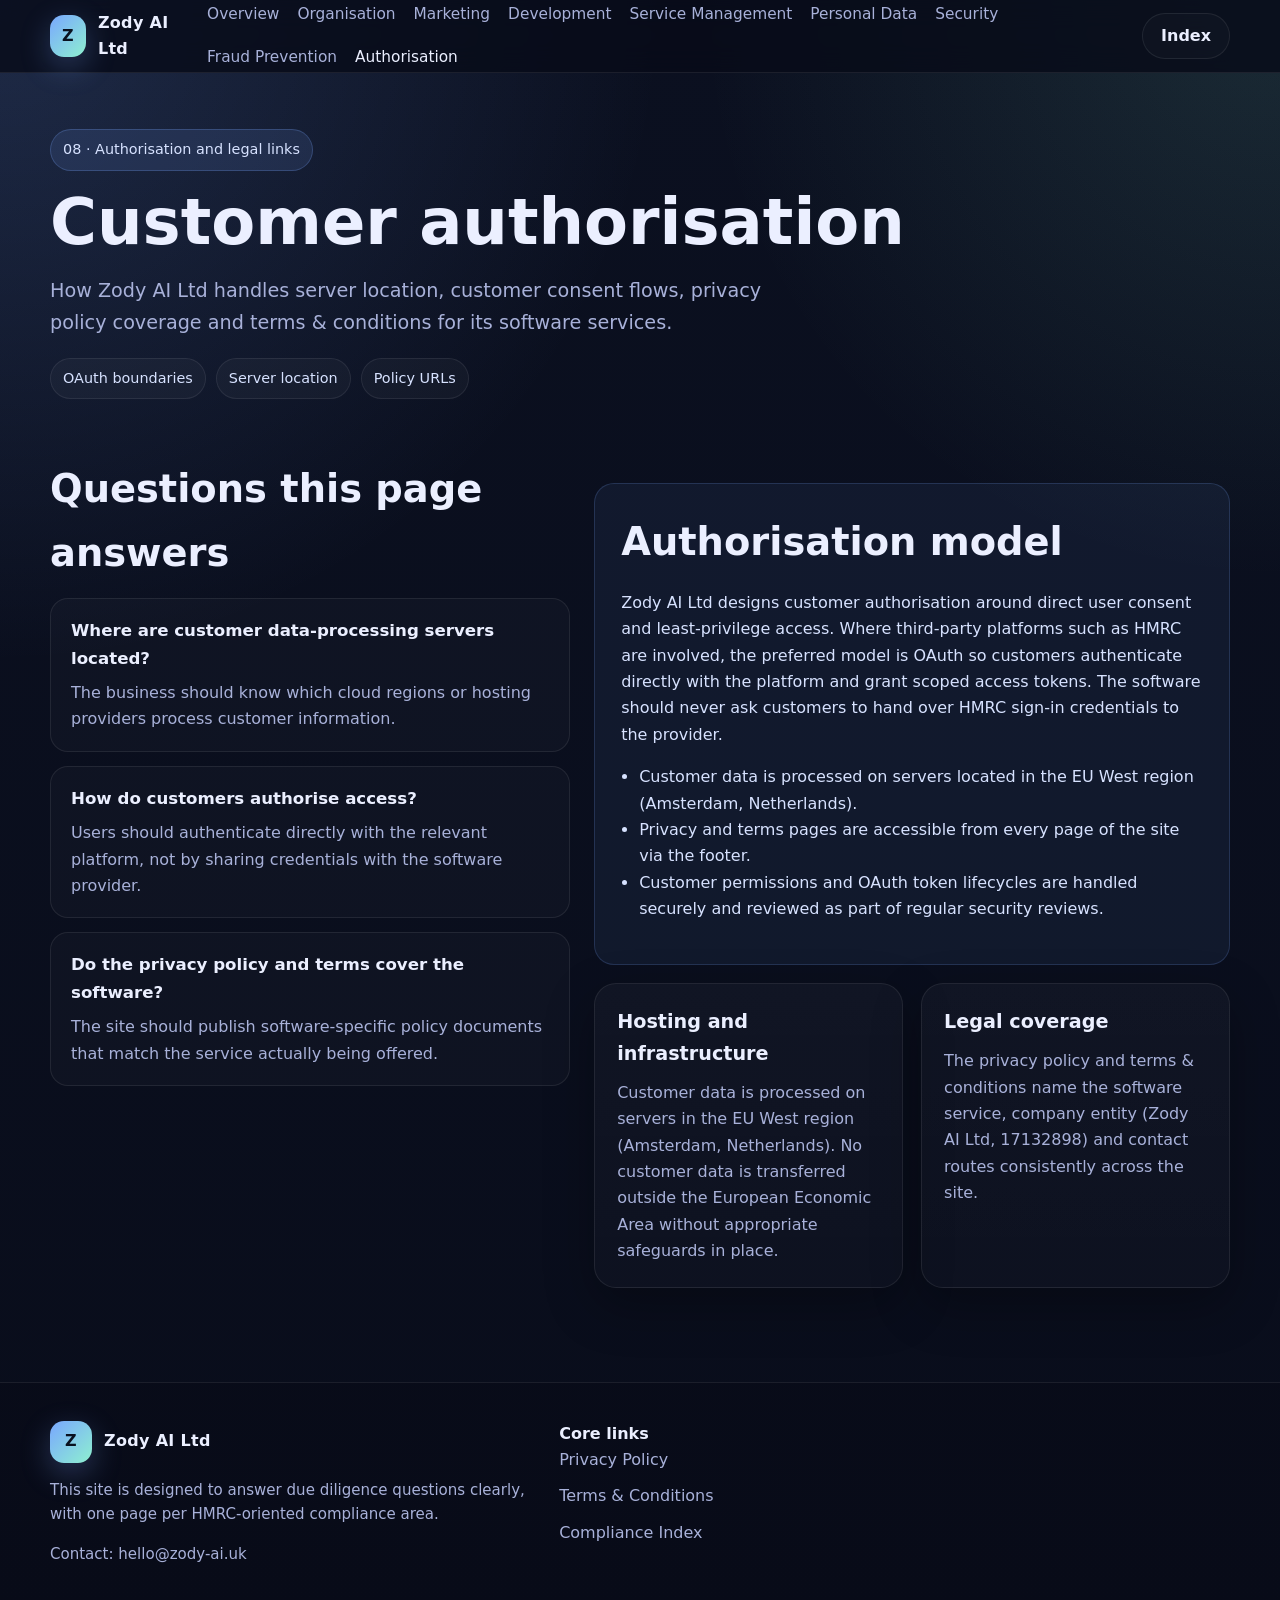
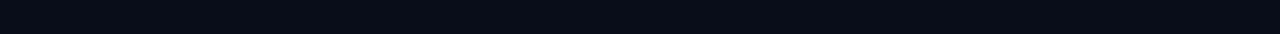
==== pages/authorisation.html @ 52c7cdf2 "inital changes" ====
<!doctype html>
<html lang="en">
<head>
  <meta charset="utf-8">
  <meta name="viewport" content="width=device-width, initial-scale=1">
  <title>Customer authorisation · Zody AI Ltd</title>
  <meta name="description" content="How Zody AI Ltd handles server location, customer consent flows, privacy policy coverage and terms &amp; conditions for its software services.">
  <link rel="stylesheet" href="../assets/css/styles.css">
</head>
<body>
  <header class="topbar">
    <div class="container nav">
      <a class="brand" href="../index.html"><div class="logo">Z</div><span>Zody AI Ltd</span></a>
      <nav class="navlinks"><a data-nav href="../index.html">Overview</a>
<a data-nav href="organisation.html">Organisation</a>
<a data-nav href="marketing.html">Marketing</a>
<a data-nav href="development.html">Development</a>
<a data-nav href="service-management.html">Service Management</a>
<a data-nav href="personal-data.html">Personal Data</a>
<a data-nav href="security.html">Security</a>
<a data-nav href="fraud-prevention.html">Fraud Prevention</a>
<a data-nav href="authorisation.html">Authorisation</a></nav>
      <a class="button secondary" href="compliance-index.html">Index</a>
    </div>
  </header>
  <main>
    <section class="page-hero">
      <div class="container">
        <span class="kicker">08 · Authorisation and legal links</span>
        <h1>Customer authorisation</h1>
        <p class="lead">How Zody AI Ltd handles server location, customer consent flows, privacy policy coverage and terms &amp; conditions for its software services.</p>
        <div class="page-meta"><span class="tag">OAuth boundaries</span><span class="tag">Server location</span><span class="tag">Policy URLs</span></div>
      </div>
    </section>
    <section class="section">
      <div class="container split">
        <div>
          <h2>Questions this page answers</h2>
          <div class="question-list"><div class="question"><h3>Where are customer data-processing servers located?</h3><p>The business should know which cloud regions or hosting providers process customer information.</p></div><div class="question"><h3>How do customers authorise access?</h3><p>Users should authenticate directly with the relevant platform, not by sharing credentials with the software provider.</p></div><div class="question"><h3>Do the privacy policy and terms cover the software?</h3><p>The site should publish software-specific policy documents that match the service actually being offered.</p></div></div>
        </div>
        <div>
          <div class="answer-block">
            <h2>Authorisation model</h2>
<p>Zody AI Ltd designs customer authorisation around direct user consent and least-privilege access. Where third-party platforms such as HMRC are involved, the preferred model is OAuth so customers authenticate directly with the platform and grant scoped access tokens. The software should never ask customers to hand over HMRC sign-in credentials to the provider.</p>
<ul>
  <li>Customer data is processed on servers located in the EU West region (Amsterdam, Netherlands).</li>
  <li>Privacy and terms pages are accessible from every page of the site via the footer.</li>
  <li>Customer permissions and OAuth token lifecycles are handled securely and reviewed as part of regular security reviews.</li>
</ul>
          </div>
          <div class="detail-grid" style="margin-top:18px;">
      <div class="panel card"><h3>Hosting and infrastructure</h3><p>Customer data is processed on servers in the EU West region (Amsterdam, Netherlands). No customer data is transferred outside the European Economic Area without appropriate safeguards in place.</p></div>
      <div class="panel card"><h3>Legal coverage</h3><p>The privacy policy and terms &amp; conditions name the software service, company entity (Zody AI Ltd, 17132898) and contact routes consistently across the site.</p></div>
    </div>
        </div>
      </div>
    </section>
  </main>
  <footer class="footer">
  <div class="container footer-grid">
    <div>
      <div class="brand"><div class="logo">Z</div><span>Zody AI Ltd</span></div>
      <p class="small">This site is designed to answer due diligence questions clearly, with one page per HMRC-oriented compliance area.</p>
      <p class="small">Contact: hello@zody-ai.uk</p>
    </div>
    <div>
      <strong>Core links</strong>
      <ul>
        <li><a href="privacy.html">Privacy Policy</a></li>
        <li><a href="terms.html">Terms &amp; Conditions</a></li>
        <li><a href="compliance-index.html">Compliance Index</a></li>
      </ul>
    </div>
  </div>
</footer>
  <script src="../assets/js/site.js"></script>
</body>
</html>
---- assets/css/styles.css ----
:root {
  --bg: #0b1020;
  --panel: #121933;
  --panel-2: #0f1530;
  --text: #ebefff;
  --muted: #a8b1d9;
  --line: rgba(255,255,255,0.08);
  --brand: #79a7ff;
  --brand-2: #8ef0d0;
  --accent: #d7e2ff;
  --shadow: 0 18px 50px rgba(0,0,0,0.28);
  --radius: 22px;
  --max: 1180px;
}
* { box-sizing: border-box; }
html { scroll-behavior: smooth; }
body {
  margin: 0;
  font-family: Inter, ui-sans-serif, system-ui, -apple-system, BlinkMacSystemFont, "Segoe UI", sans-serif;
  color: var(--text);
  background:
    radial-gradient(circle at top left, rgba(121,167,255,0.18), transparent 32%),
    radial-gradient(circle at top right, rgba(142,240,208,0.12), transparent 28%),
    linear-gradient(180deg, #0b1020 0%, #090d1b 100%);
  line-height: 1.65;
}
a { color: inherit; text-decoration: none; }
img { max-width: 100%; display: block; }
.container { width: min(calc(100% - 32px), var(--max)); margin: 0 auto; }
.topbar {
  position: sticky; top: 0; z-index: 50;
  backdrop-filter: blur(14px);
  background: rgba(8, 12, 25, 0.82);
  border-bottom: 1px solid var(--line);
}
.nav {
  display: flex; align-items: center; justify-content: space-between;
  min-height: 72px; gap: 18px;
}
.brand {
  display: flex; align-items: center; gap: 12px; font-weight: 700; letter-spacing: 0.02em;
}
.logo {
  width: 42px; height: 42px; border-radius: 14px;
  background: linear-gradient(135deg, var(--brand), var(--brand-2));
  display: grid; place-items: center; color: #09111f; font-weight: 800;
  box-shadow: 0 10px 30px rgba(121,167,255,0.28);
}
.navlinks {
  display: flex; align-items: center; gap: 18px; flex-wrap: wrap;
}
.navlinks a { color: var(--muted); font-size: 0.96rem; }
.navlinks a:hover, .navlinks a.active { color: var(--text); }
.button {
  display: inline-flex; align-items: center; justify-content: center; gap: 10px;
  min-height: 46px; padding: 0 18px; border-radius: 999px; border: 1px solid transparent;
  background: linear-gradient(135deg, var(--brand), #95b8ff);
  color: #081121; font-weight: 700; box-shadow: var(--shadow);
}
.button.secondary {
  background: rgba(255,255,255,0.02);
  border-color: var(--line); color: var(--text); box-shadow: none;
}
.hero { padding: 76px 0 38px; }
.hero-grid {
  display: grid; grid-template-columns: 1.3fr 0.9fr; gap: 28px; align-items: stretch;
}
.kicker {
  display: inline-flex; align-items: center; gap: 8px;
  padding: 8px 12px; border-radius: 999px;
  background: rgba(121,167,255,0.12); color: var(--accent); font-size: 0.9rem;
  border: 1px solid rgba(121,167,255,0.24);
}
.hero h1, .page-hero h1 {
  font-size: clamp(2.4rem, 5vw, 4.4rem);
  line-height: 1.05; margin: 18px 0 16px;
}
.hero p.lead, .page-hero p.lead {
  font-size: clamp(1.05rem, 2vw, 1.2rem); color: var(--muted); max-width: 760px;
}
.panel, .card {
  background: linear-gradient(180deg, rgba(255,255,255,0.03), rgba(255,255,255,0.018));
  border: 1px solid var(--line);
  border-radius: var(--radius); box-shadow: var(--shadow);
}
.hero-card {
  padding: 28px; display: flex; flex-direction: column; gap: 18px; justify-content: space-between;
}
.metric-grid { display: grid; grid-template-columns: repeat(2, 1fr); gap: 14px; }
.metric {
  padding: 18px; border-radius: 18px; background: rgba(255,255,255,0.02); border: 1px solid var(--line);
}
.metric strong { display: block; font-size: 1.55rem; margin-bottom: 6px; }
.section { padding: 38px 0; }
.section h2 { font-size: clamp(1.8rem, 3vw, 2.8rem); margin: 0 0 14px; }
.section-intro { color: var(--muted); max-width: 820px; margin-bottom: 24px; }
.grid {
  display: grid; gap: 18px;
}
.grid-3 { grid-template-columns: repeat(3, 1fr); }
.grid-2 { grid-template-columns: repeat(2, 1fr); }
.card {
  padding: 22px;
}
.card h3 { margin: 0 0 10px; font-size: 1.2rem; }
.card p { margin: 0; color: var(--muted); }
.card ul { margin: 10px 0 0 18px; color: var(--muted); padding: 0; }
.card li + li { margin-top: 8px; }
.icon-badge {
  width: 44px; height: 44px; border-radius: 14px; margin-bottom: 16px;
  display: grid; place-items: center; background: rgba(121,167,255,0.14); color: var(--brand);
  border: 1px solid rgba(121,167,255,0.18); font-weight: 800;
}
.split {
  display: grid; grid-template-columns: 0.9fr 1.1fr; gap: 24px; align-items: start;
}
.checklist { margin: 0; padding-left: 18px; }
.checklist li + li { margin-top: 8px; }
.callout {
  padding: 22px; border-radius: 20px; border: 1px solid rgba(142,240,208,0.22);
  background: linear-gradient(180deg, rgba(142,240,208,0.08), rgba(121,167,255,0.05));
}
.callout strong { display: block; margin-bottom: 8px; }
.page-hero { padding: 56px 0 20px; }
.page-meta {
  display: flex; flex-wrap: wrap; gap: 10px; margin-top: 18px;
}
.tag {
  display: inline-flex; align-items: center; gap: 8px;
  padding: 8px 12px; border-radius: 999px; color: var(--accent);
  background: rgba(255,255,255,0.03); border: 1px solid var(--line); font-size: 0.9rem;
}
.question-list {
  display: grid; gap: 14px;
}
.question {
  padding: 18px 20px; border-radius: 18px; background: rgba(255,255,255,0.025); border: 1px solid var(--line);
}
.question h3 { margin: 0 0 8px; font-size: 1.04rem; }
.question p { margin: 0; color: var(--muted); }
.answer-block {
  margin-top: 26px; padding: 26px; border-radius: 20px; background: rgba(121,167,255,0.07); border: 1px solid rgba(121,167,255,0.18);
}
.answer-block h2 { margin-top: 0; }
.answer-block p, .answer-block li { color: var(--accent); }
.answer-block ul { padding-left: 18px; }
.detail-grid { display: grid; grid-template-columns: 1fr 1fr; gap: 18px; }
.footer {
  margin-top: 56px; padding: 38px 0 52px; border-top: 1px solid var(--line);
  background: rgba(0,0,0,0.12);
}
.footer-grid { display: grid; grid-template-columns: 1.2fr 0.8fr 0.8fr; gap: 24px; }
.footer p, .footer li, .footer a { color: var(--muted); }
.footer ul { list-style: none; padding: 0; margin: 0; }
.footer li + li { margin-top: 10px; }
.small { font-size: 0.94rem; }
.table-like {
  display: grid; gap: 10px; margin-top: 16px;
}
.row {
  display: grid; grid-template-columns: 220px 1fr; gap: 14px; padding: 14px 0; border-top: 1px solid var(--line);
}
.row:first-child { border-top: none; padding-top: 0; }
.row strong { color: var(--accent); }
.codeish {
  font-family: ui-monospace, SFMono-Regular, Menlo, Consolas, monospace;
  font-size: 0.95rem; color: var(--accent);
}
.notice {
  padding: 14px 16px; border-radius: 16px; background: rgba(255,255,255,0.03); border: 1px dashed rgba(255,255,255,0.12);
  color: var(--muted); font-size: 0.95rem;
}
@media (max-width: 980px) {
  .hero-grid, .split, .detail-grid, .footer-grid, .grid-3, .grid-2, .row {
    grid-template-columns: 1fr;
  }
  .nav { padding: 10px 0; }
}
@media (max-width: 720px) {
  .navlinks { display: none; }
  .hero { padding-top: 54px; }
  .hero-card, .card, .question, .answer-block { padding: 20px; }
  .metric-grid { grid-template-columns: 1fr; }
}
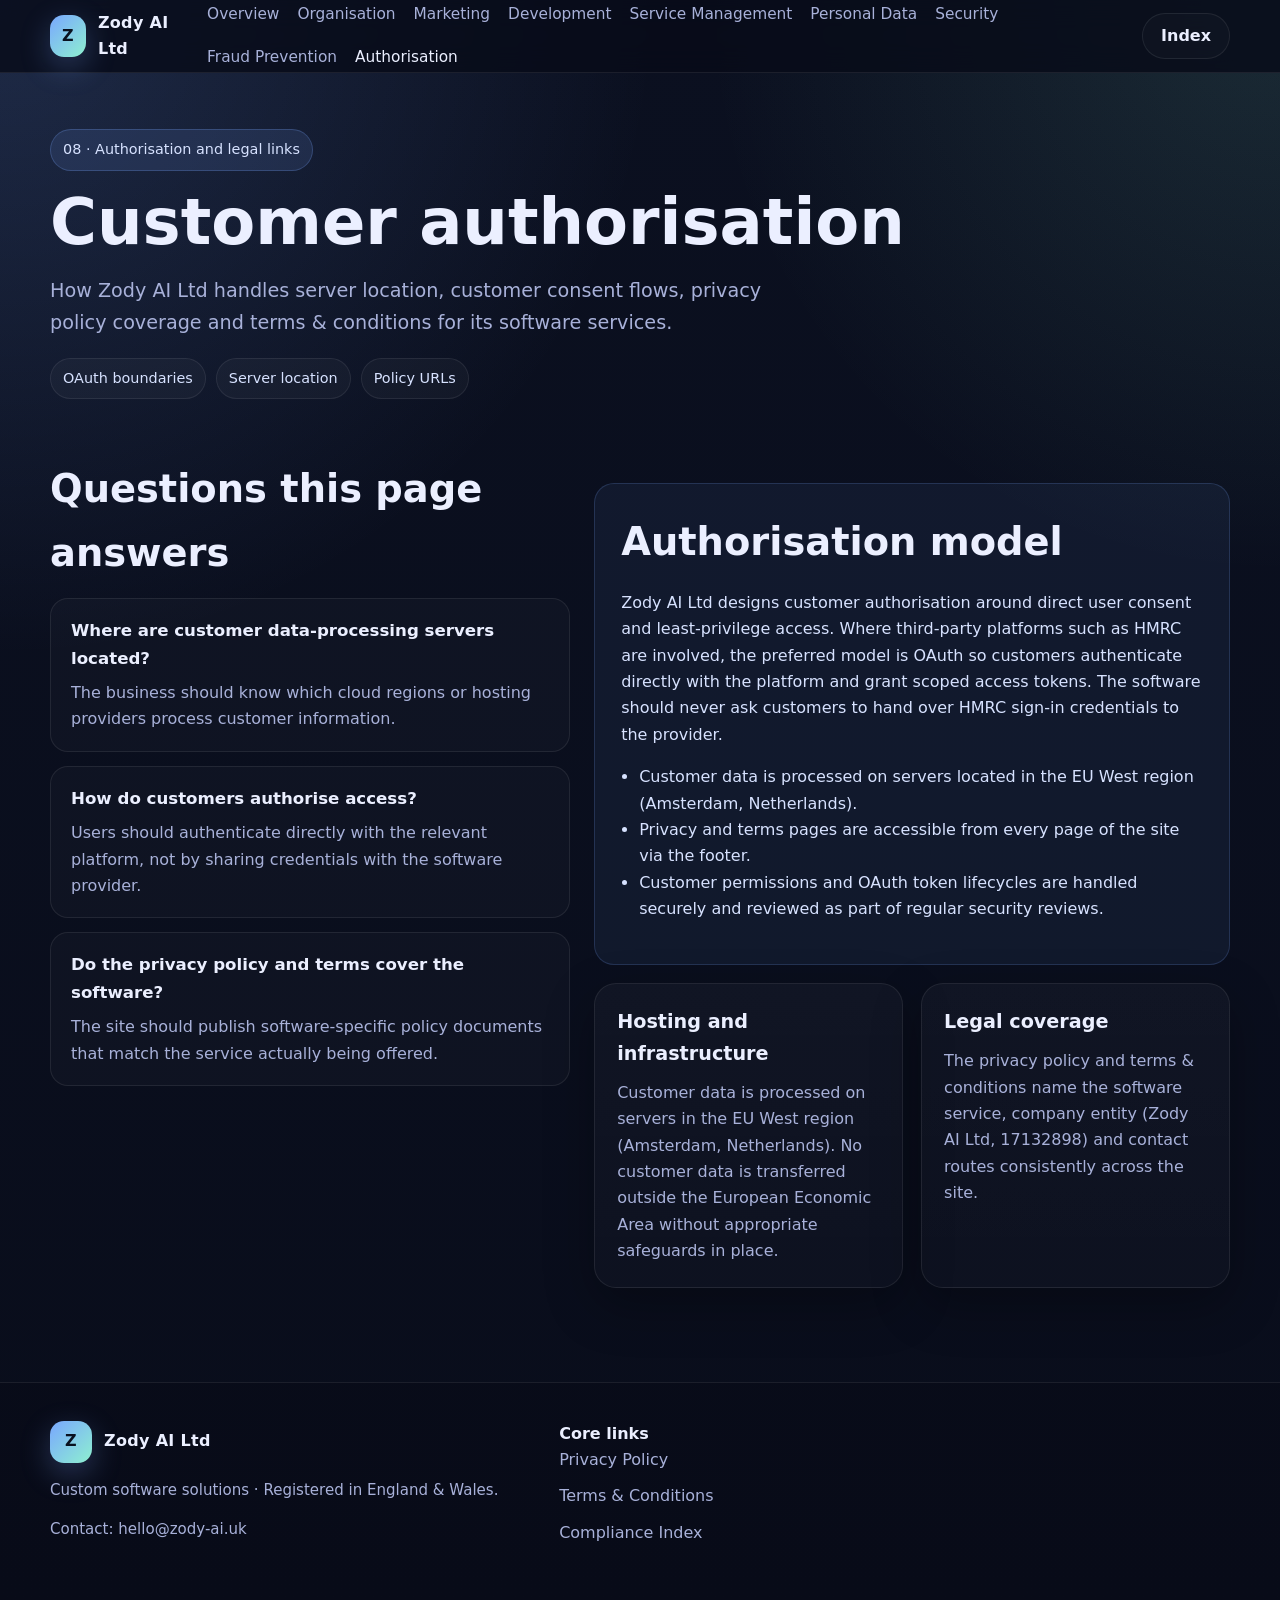
==== commit 67fe991e: "tidy up" ====
--- a/pages/authorisation.html
+++ b/pages/authorisation.html
@@ -60,7 +60,7 @@
   <div class="container footer-grid">
     <div>
       <div class="brand"><div class="logo">Z</div><span>Zody AI Ltd</span></div>
-      <p class="small">This site is designed to answer due diligence questions clearly, with one page per HMRC-oriented compliance area.</p>
+      <p class="small">Custom software solutions · Registered in England &amp; Wales.</p>
       <p class="small">Contact: hello@zody-ai.uk</p>
     </div>
     <div>
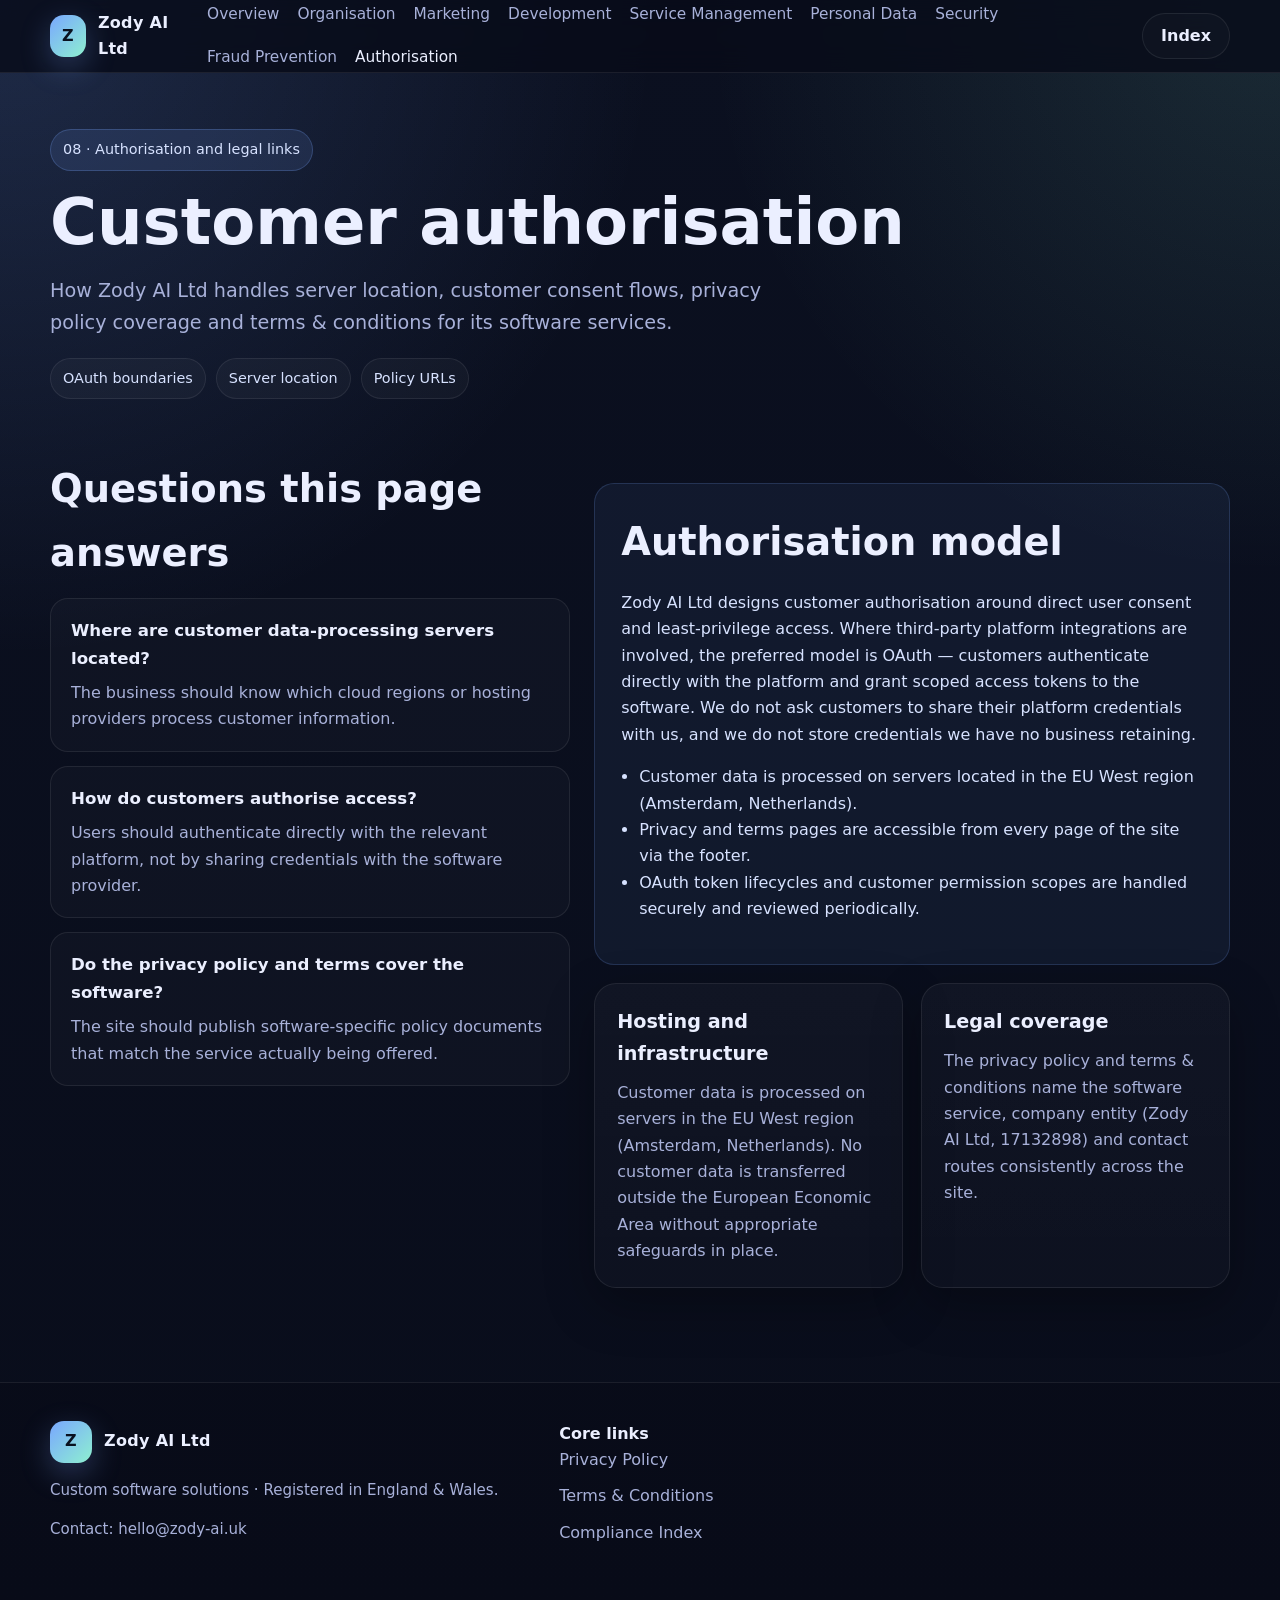
==== commit aa9fdc26: "tidy up" ====
--- a/pages/authorisation.html
+++ b/pages/authorisation.html
@@ -41,11 +41,11 @@
         <div>
           <div class="answer-block">
             <h2>Authorisation model</h2>
-<p>Zody AI Ltd designs customer authorisation around direct user consent and least-privilege access. Where third-party platforms such as HMRC are involved, the preferred model is OAuth so customers authenticate directly with the platform and grant scoped access tokens. The software should never ask customers to hand over HMRC sign-in credentials to the provider.</p>
+<p>Zody AI Ltd designs customer authorisation around direct user consent and least-privilege access. Where third-party platform integrations are involved, the preferred model is OAuth — customers authenticate directly with the platform and grant scoped access tokens to the software. We do not ask customers to share their platform credentials with us, and we do not store credentials we have no business retaining.</p>
 <ul>
   <li>Customer data is processed on servers located in the EU West region (Amsterdam, Netherlands).</li>
   <li>Privacy and terms pages are accessible from every page of the site via the footer.</li>
-  <li>Customer permissions and OAuth token lifecycles are handled securely and reviewed as part of regular security reviews.</li>
+  <li>OAuth token lifecycles and customer permission scopes are handled securely and reviewed periodically.</li>
 </ul>
           </div>
           <div class="detail-grid" style="margin-top:18px;">
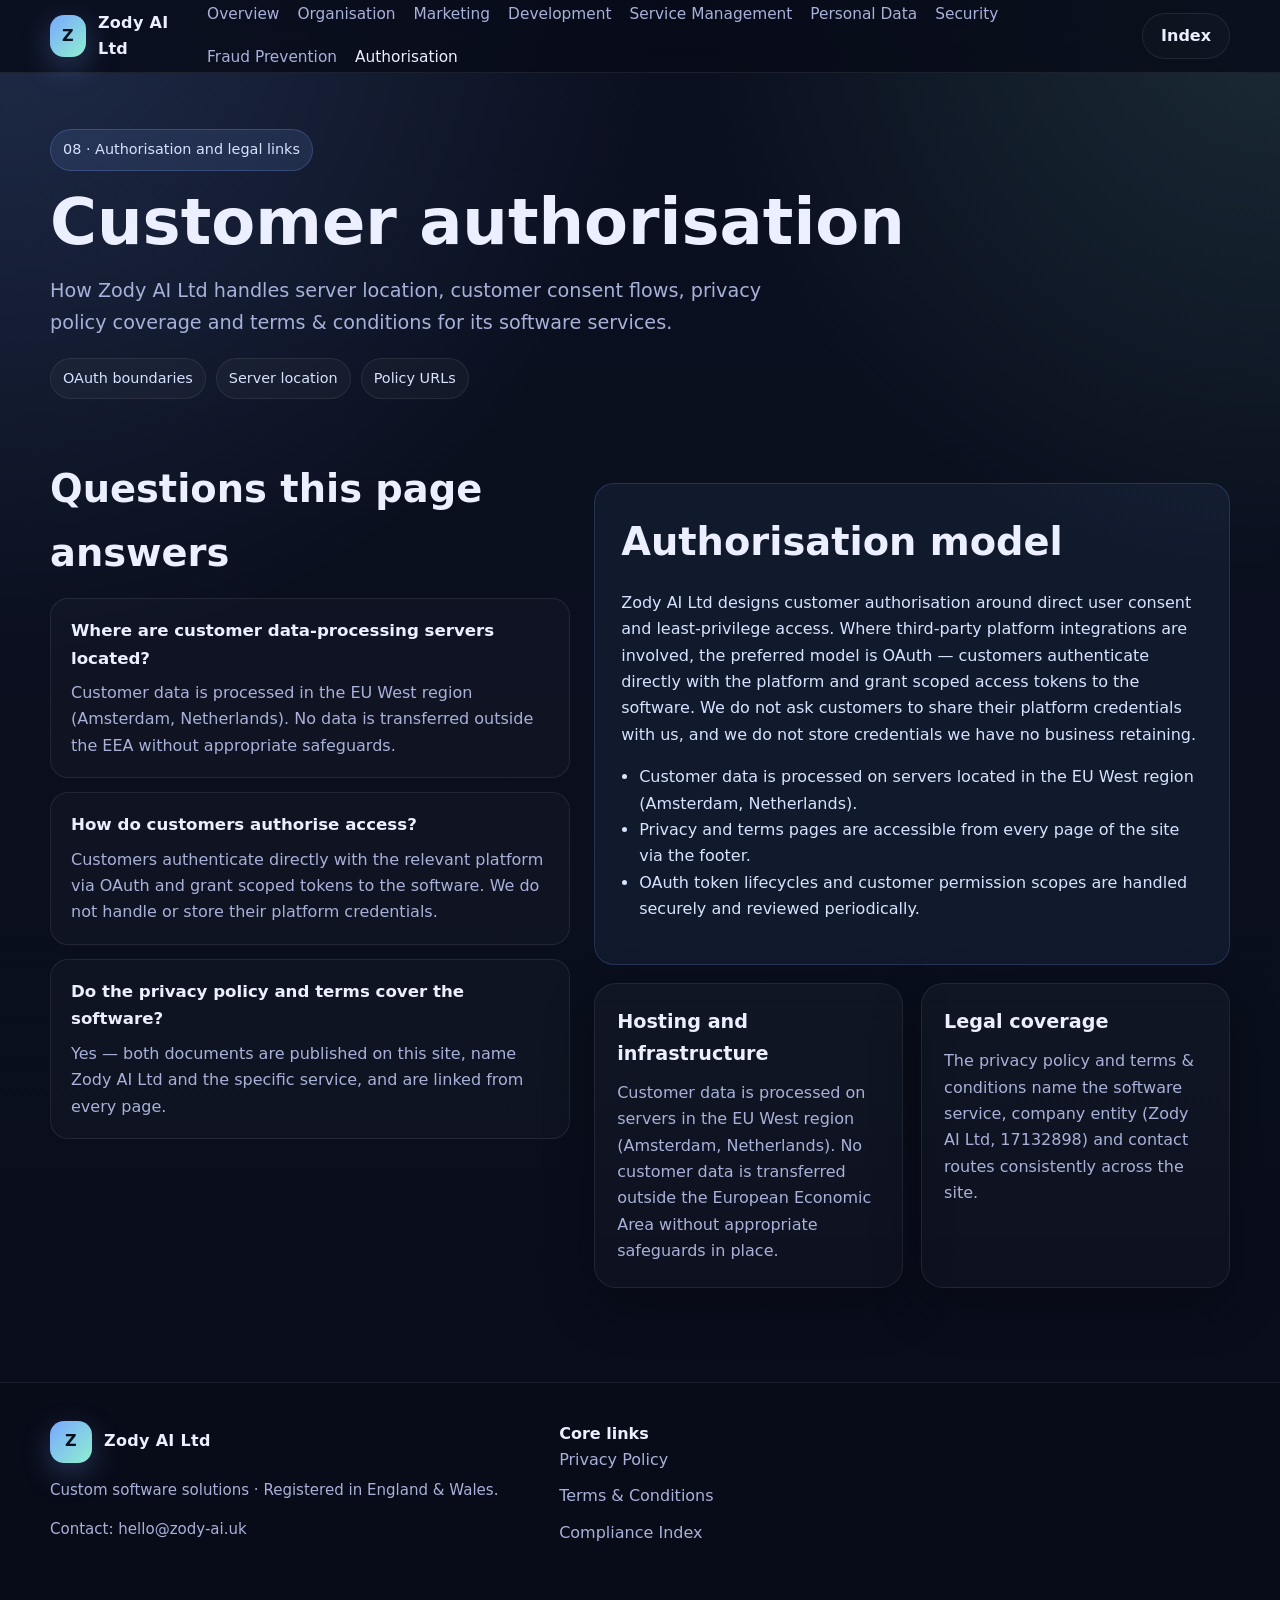
==== commit 6ace93aa: "tidy up" ====
--- a/pages/authorisation.html
+++ b/pages/authorisation.html
@@ -36,7 +36,7 @@
       <div class="container split">
         <div>
           <h2>Questions this page answers</h2>
-          <div class="question-list"><div class="question"><h3>Where are customer data-processing servers located?</h3><p>The business should know which cloud regions or hosting providers process customer information.</p></div><div class="question"><h3>How do customers authorise access?</h3><p>Users should authenticate directly with the relevant platform, not by sharing credentials with the software provider.</p></div><div class="question"><h3>Do the privacy policy and terms cover the software?</h3><p>The site should publish software-specific policy documents that match the service actually being offered.</p></div></div>
+          <div class="question-list"><div class="question"><h3>Where are customer data-processing servers located?</h3><p>Customer data is processed in the EU West region (Amsterdam, Netherlands). No data is transferred outside the EEA without appropriate safeguards.</p></div><div class="question"><h3>How do customers authorise access?</h3><p>Customers authenticate directly with the relevant platform via OAuth and grant scoped tokens to the software. We do not handle or store their platform credentials.</p></div><div class="question"><h3>Do the privacy policy and terms cover the software?</h3><p>Yes — both documents are published on this site, name Zody AI Ltd and the specific service, and are linked from every page.</p></div></div>
         </div>
         <div>
           <div class="answer-block">
